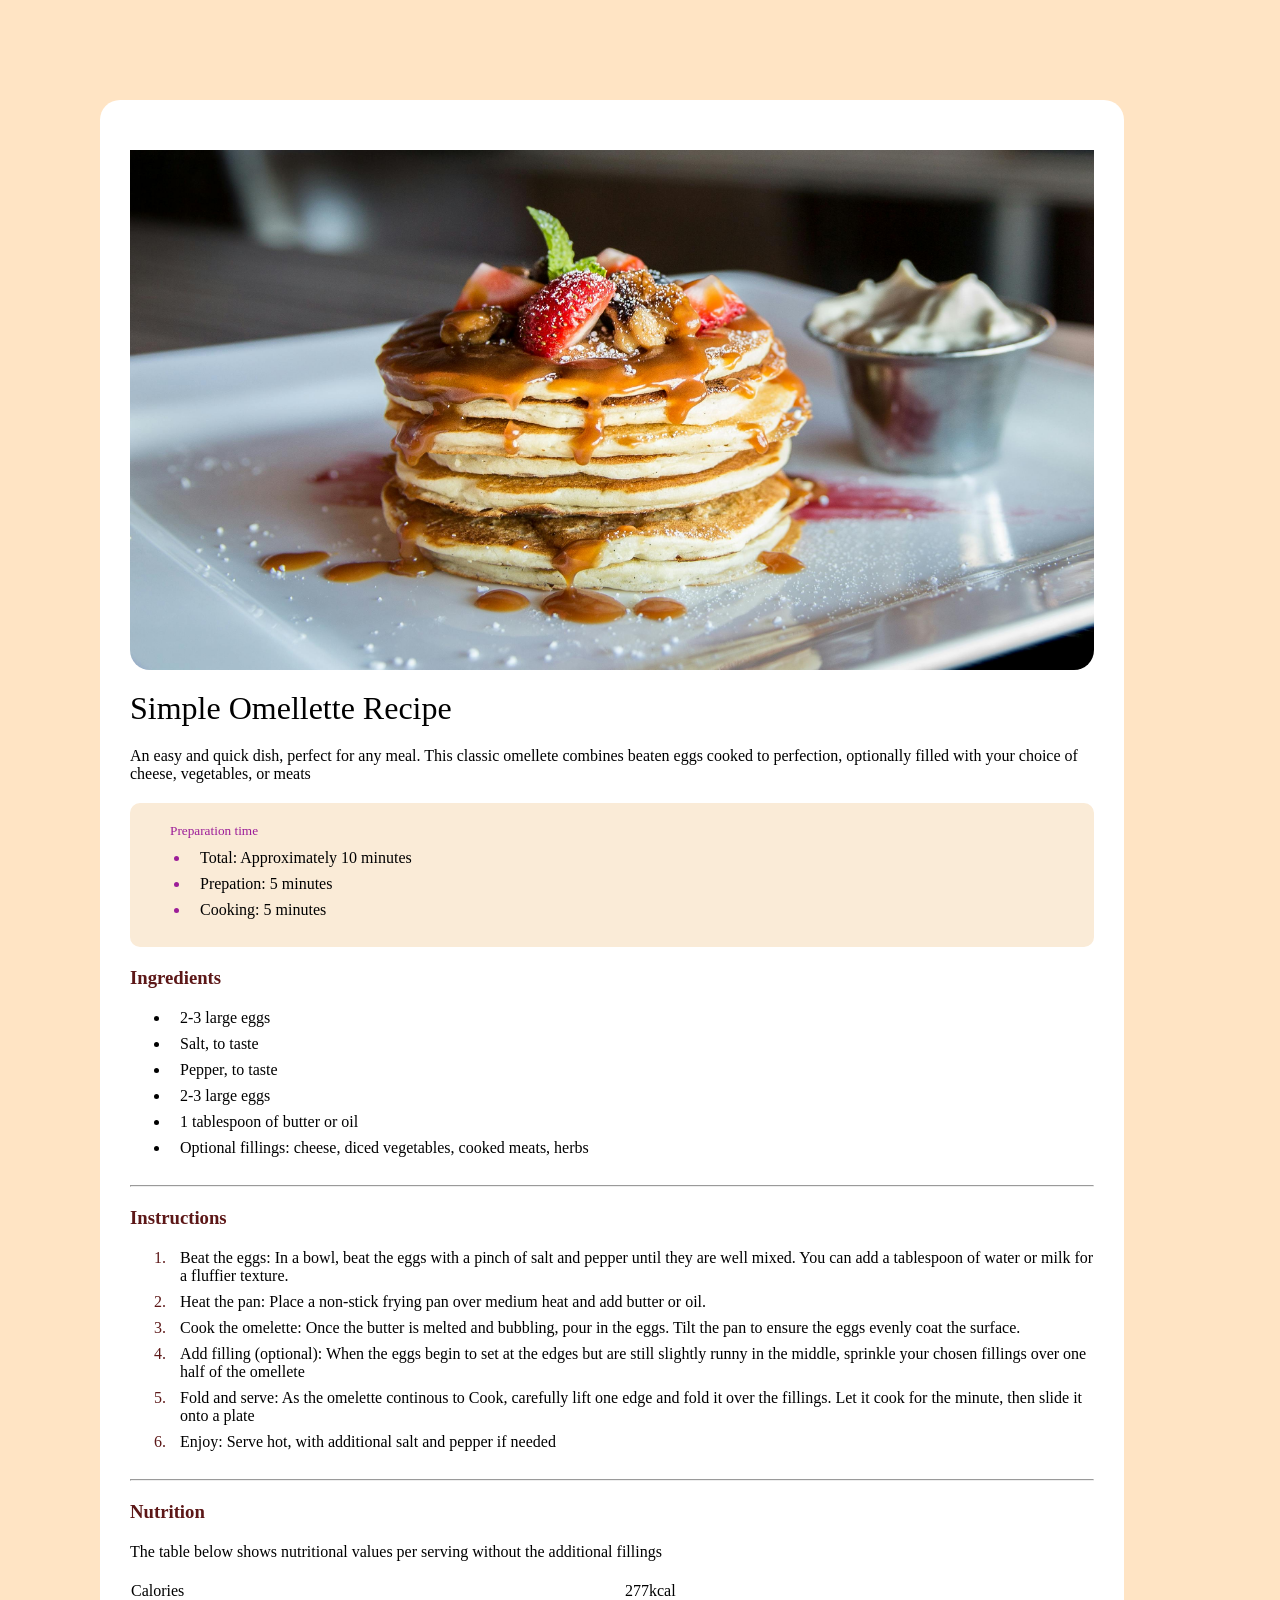
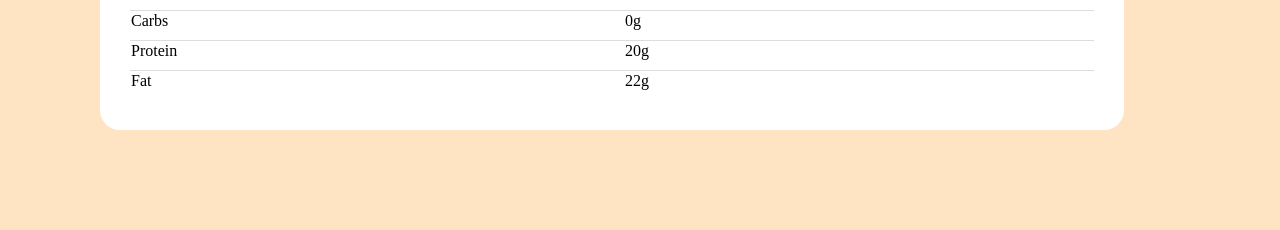
==== food.html @ ebd57727 "initial commit" ====
<html lang="en">
  <head>
    <meta charset="UTF-8" />
    <meta name="viewport" content="width=device-width, initial-scale=1.0" />
    <link rel="stylesheet" href="styles/style.css" type="text/css" />
    <link href="https://api.fontshare.com/css?family=Young+Serif:400,700" rel="stylesheet">
    <title>DAY 1</title>
  </head>
  <body>
    <div class="container">
      <div class="food-card">
        <div class="foods_image">
          <img class="my_img" src="img/photo.jpg" alt="myfood" />
        </div>
        <div class="foodinfo">
          <h1 class="head_info">Simple Omellette Recipe</h1>
          <p>
            An easy and quick dish, perfect for any meal. This classic omellete
            combines beaten eggs cooked to perfection, optionally filled with
            your choice of cheese, vegetables, or meats
          </p>
        </div>
        <div class="foodpre">
          <h5 class="preparation">Preparation time</h5>
          <ul class="listone">
            <li class="">Total: Approximately 10 minutes</li>
            <li>Prepation: 5 minutes</li>
            <li>Cooking: 5 minutes</li>
          </ul>
        </div>
        <div class="ingre_info">
          <h3 class="ingredient">Ingredients</h3>
          <ul class="listtwo">
            <li>2-3 large eggs</li>
            <li>Salt, to taste</li>
            <li>Pepper, to taste</li>
            <li>2-3 large eggs</li>
            <li>1 tablespoon of butter or oil</li>
            <li>
              Optional fillings: cheese, diced vegetables, cooked meats, herbs
            </li>
          </ul>
        </div>
        <hr />
        <div class="instruction">
          <h3>Instructions</h3>
          <ol class="listthree">
            <li>
              Beat the eggs: In a bowl, beat the eggs with a pinch of salt and
              pepper until they are well mixed. You can add a tablespoon of
              water or milk for a fluffier texture.
            </li>
            <li>
              Heat the pan: Place a non-stick frying pan over medium heat and
              add butter or oil.
            </li>
            <li>
              Cook the omelette: Once the butter is melted and bubbling, pour in
              the eggs. Tilt the pan to ensure the eggs evenly coat the surface.
            </li>
            <li>
              Add filling (optional): When the eggs begin to set at the edges
              but are still slightly runny in the middle, sprinkle your chosen
              fillings over one half of the omellete
            </li>
            <li>
              Fold and serve: As the omelette continous to Cook, carefully lift
              one edge and fold it over the fillings. Let it cook for the
              minute, then slide it onto a plate
            </li>
            <li>Enjoy: Serve hot, with additional salt and pepper if needed</li>
          </ol>
        </div>
        <hr />
        <div class="nutinfo">
          <h3>Nutrition</h3>
          <p class="nutpara">
            The table below shows nutritional values per serving without the
            additional fillings
          </p>
          <table class="table">
            <tbody>
              <tr>
                <td>Calories</td>
                <td>277kcal</td>
              </tr>

              <tr>
                <td>Carbs</td>
                <td>0g</td>
              </tr>

              <tr>
                <td>Protein</td>
                <td>20g</td>
              </tr>

              <tr class="fats">
                <td>Fat</td>
                <td>22g</td>
              </tr>
            </tbody>
          </table>
        </div>
      </div>
    </div>
  </body>
</html>
---- styles/style.css ----
* {
  box-sizing: border-box;
  margin: 0;
  font-family: "Young Serif", serif;
  font-weight: 400;
  font-style: normal;
}

body {
  background-color: bisque;
  width: 100%;
  font-family: 'Young Serif', serif;
}

h3 {
  color: rgb(92, 23, 23);
  font-weight: bold;
  padding-bottom: 20px;
}

.food-card {
  max-width: 80%;
  margin: 100px;
  background-color: white;
  border-radius: 20px;
  padding: 30px;
}

.my_img {
  width: 100%;
  height: 60%;
  background-size: cover;
  background-position: center;
  border-radius: 20px !important;
  padding-top: 20px;
}

.foodinfo {
  padding-top: 20px;
  padding-bottom: 20px;
}

.head_info {
  padding-bottom: 20px;
}

.foodpre {
  background-color: antiquewhite;
  padding: 20px;
  border-radius: 10px;
}

.preparation {
  margin-left: 20px;
  margin-bottom: 10px;
  color: rgb(156, 29, 152);
}

.listone > li {
  padding-bottom: 8px;
  padding-left: 10px;
}
.listone li::marker {
  color: rgb(156, 29, 152);
}

.ingre_info {
  padding-top: 20px;
  padding-bottom: 20px;
}

.ingredient {
  padding-bottom: 20px;
  
}

.listtwo > li {
  padding-bottom: 8px;
  padding-left: 10px;
}

.listtwo .listthree li::marker {
  color: rgb(92, 23, 23);
}

.instruction{
  padding-top: 20px;
  padding-bottom: 20px;
}

.listthree li{
  padding-bottom: 8px;
  padding-left: 10px;

}

.listthree li::marker {
  color: rgb(92, 23, 23);
}

.nutinfo{
  padding-top: 20px;
}

.nutpara{
  padding-bottom: 20px;
}

tr{
  margin-left: 20px;
}

.table{
  border-collapse: collapse;
  width: 100%;
}

td{
  border-bottom: 1px solid #ddd;
  padding-bottom: 10px;
}

.fats td{
  border-bottom: none;
}
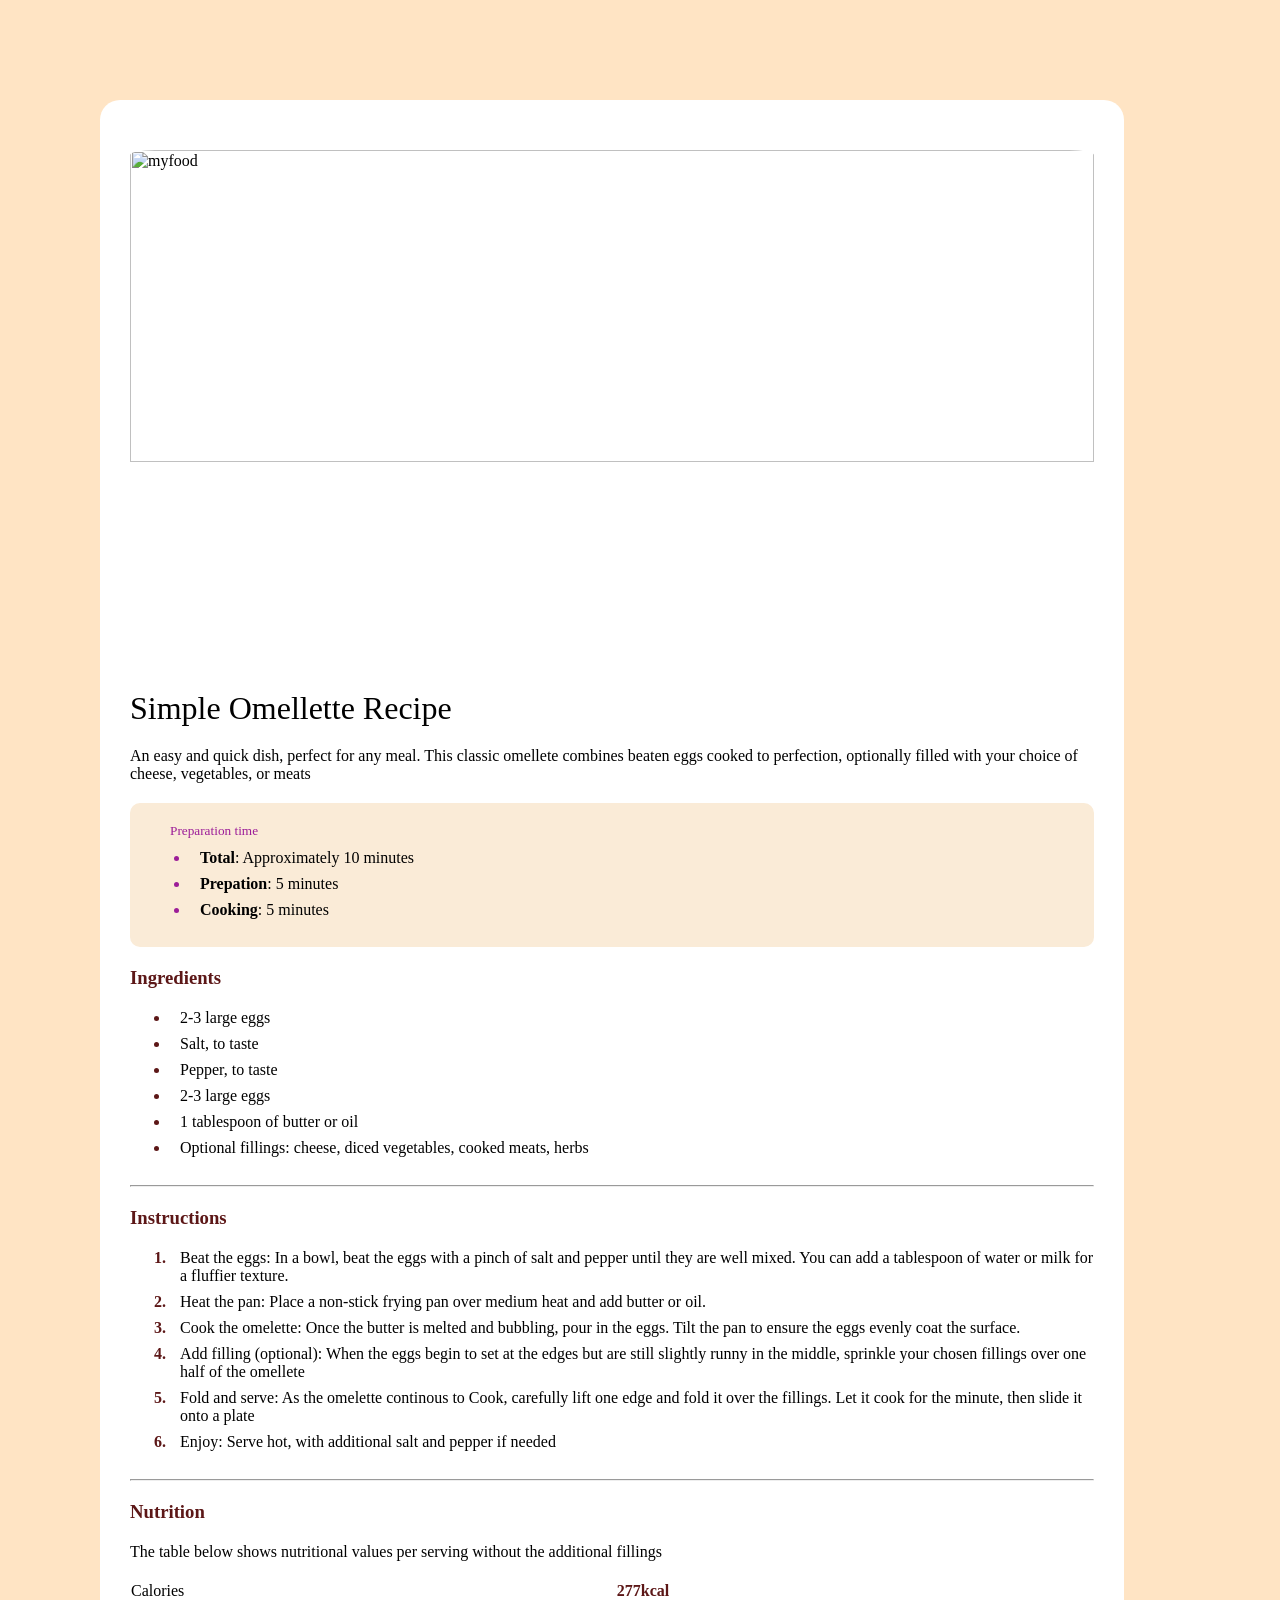
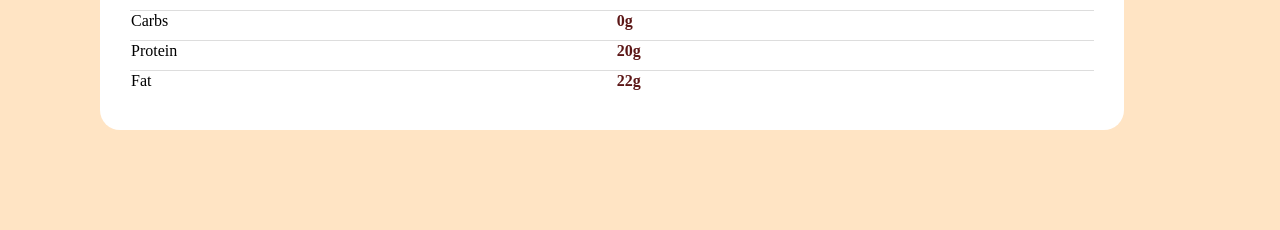
==== commit 842f071c: "img/omellete.jpeg" ====
--- a/food.html
+++ b/food.html
@@ -3,15 +3,16 @@
     <meta charset="UTF-8" />
     <meta name="viewport" content="width=device-width, initial-scale=1.0" />
     <link rel="stylesheet" href="styles/style.css" type="text/css" />
-    <link href="https://api.fontshare.com/css?family=Young+Serif:400,700" rel="stylesheet">
+    <link
+      href="https://api.fontshare.com/css?family=Young+Serif:400,700"
+      rel="stylesheet"
+    />
     <title>DAY 1</title>
   </head>
   <body>
     <div class="container">
       <div class="food-card">
-        <div class="foods_image">
-          <img class="my_img" src="img/photo.jpg" alt="myfood" />
-        </div>
+        <img class="my_img" src="img/omellete.jpeg" alt="myfood" />
         <div class="foodinfo">
           <h1 class="head_info">Simple Omellette Recipe</h1>
           <p>
@@ -23,9 +24,9 @@
         <div class="foodpre">
           <h5 class="preparation">Preparation time</h5>
           <ul class="listone">
-            <li class="">Total: Approximately 10 minutes</li>
-            <li>Prepation: 5 minutes</li>
-            <li>Cooking: 5 minutes</li>
+            <li><span>Total</span>: Approximately 10 minutes</li>
+            <li><span>Prepation</span>: 5 minutes</li>
+            <li><span>Cooking</span>: 5 minutes</li>
           </ul>
         </div>
         <div class="ingre_info">
--- a/styles/style.css
+++ b/styles/style.css
@@ -1,5 +1,3 @@
-
-
 * {
   box-sizing: border-box;
   margin: 0;
@@ -11,7 +9,7 @@
 body {
   background-color: bisque;
   width: 100%;
-  font-family: 'Young Serif', serif;
+  font-family: "Young Serif", serif;
 }
 
 h3 {
@@ -33,7 +31,7 @@
   height: 60%;
   background-size: cover;
   background-position: center;
-  border-radius: 20px !important;
+  border-radius: 25px !important;
   padding-top: 20px;
 }
 
@@ -73,7 +71,6 @@
 
 .ingredient {
   padding-bottom: 20px;
-  
 }
 
 .listtwo > li {
@@ -81,47 +78,58 @@
   padding-left: 10px;
 }
 
-.listtwo .listthree li::marker {
+.listtwo li::marker {
   color: rgb(92, 23, 23);
+  font-size: 100%;
 }
 
-.instruction{
+.instruction {
   padding-top: 20px;
   padding-bottom: 20px;
 }
 
-.listthree li{
+.listthree li {
   padding-bottom: 8px;
   padding-left: 10px;
-
 }
 
 .listthree li::marker {
   color: rgb(92, 23, 23);
+  font-weight: 700;
 }
 
-.nutinfo{
+.nutinfo {
   padding-top: 20px;
 }
 
-.nutpara{
+.nutpara {
   padding-bottom: 20px;
 }
 
-tr{
+tr {
   margin-left: 20px;
 }
 
-.table{
+.table {
   border-collapse: collapse;
   width: 100%;
 }
 
-td{
+td {
   border-bottom: 1px solid #ddd;
   padding-bottom: 10px;
 }
 
-.fats td{
+.fats td {
   border-bottom: none;
-}+}
+
+.table td:nth-child(2) {
+  color: rgb(92, 23, 23);
+  font-weight: 700;
+}
+
+span {
+  font-weight: 700;
+  opacity: 1;
+}
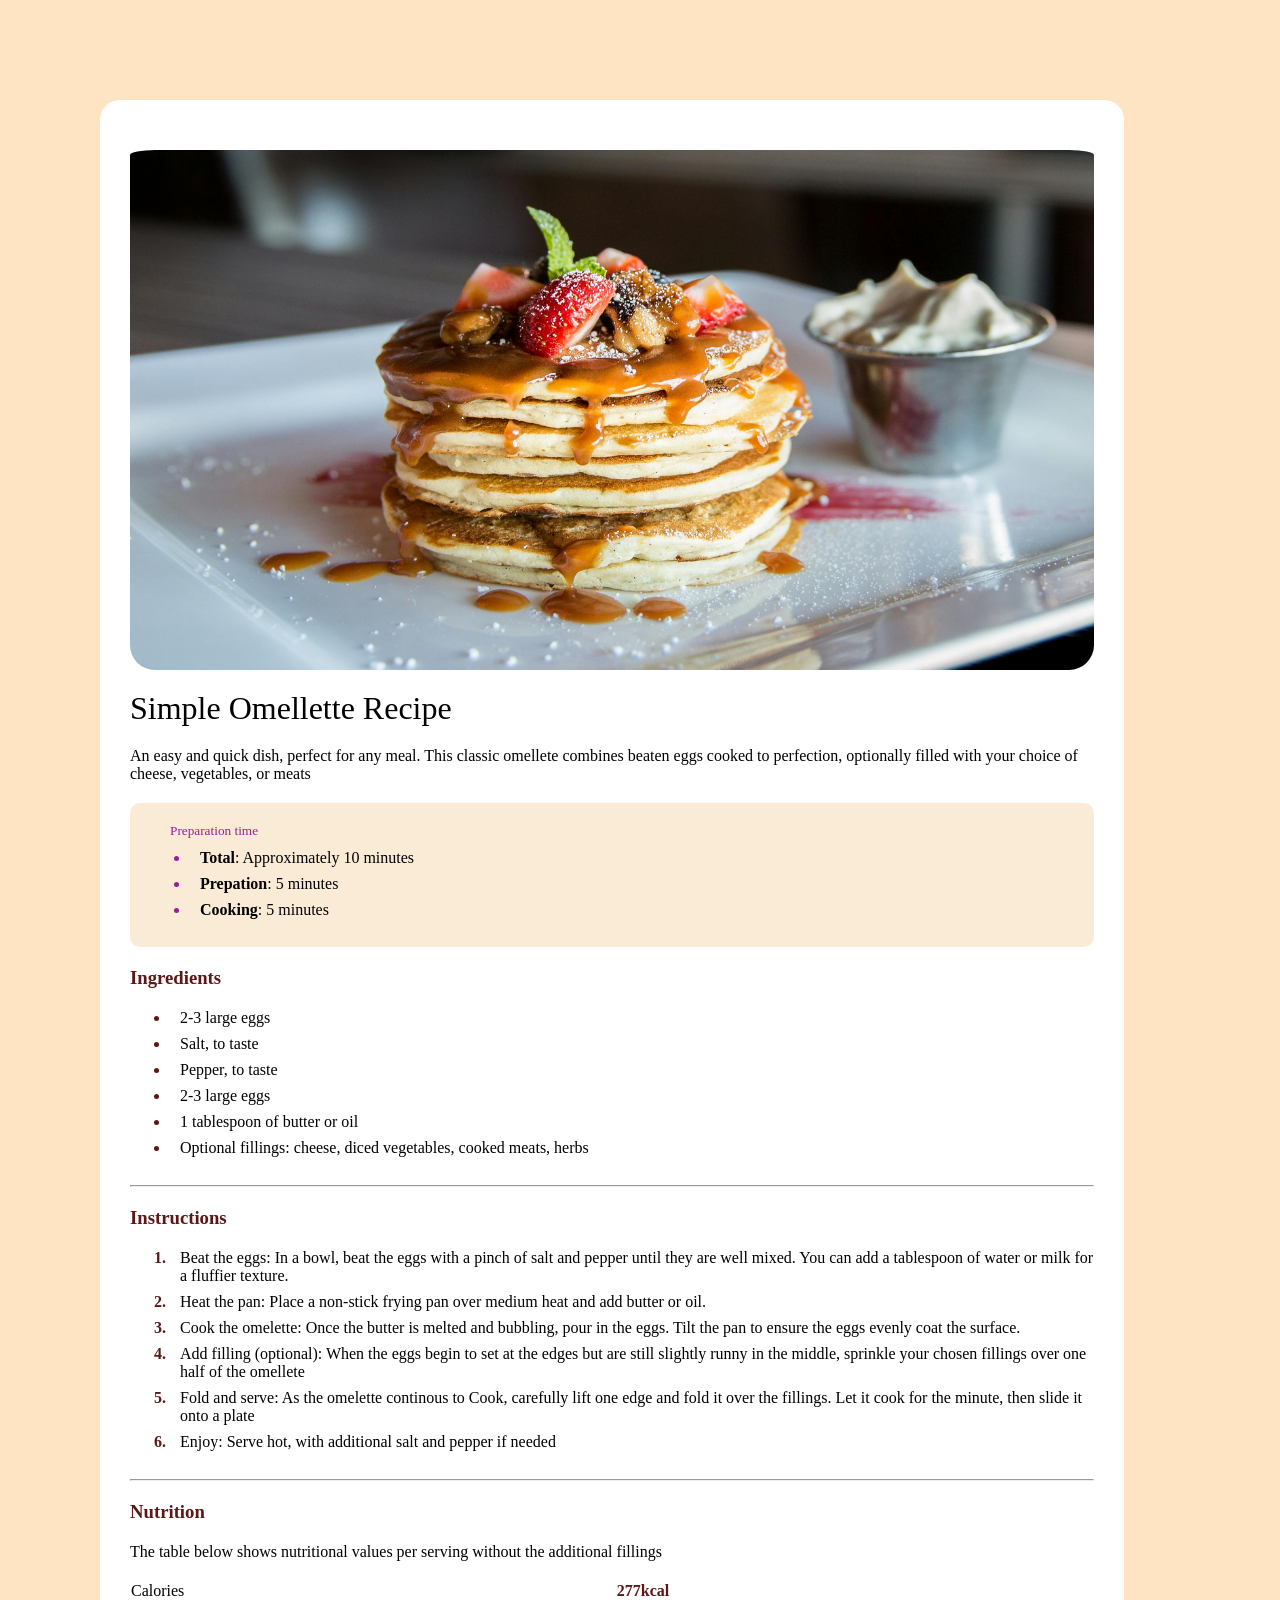
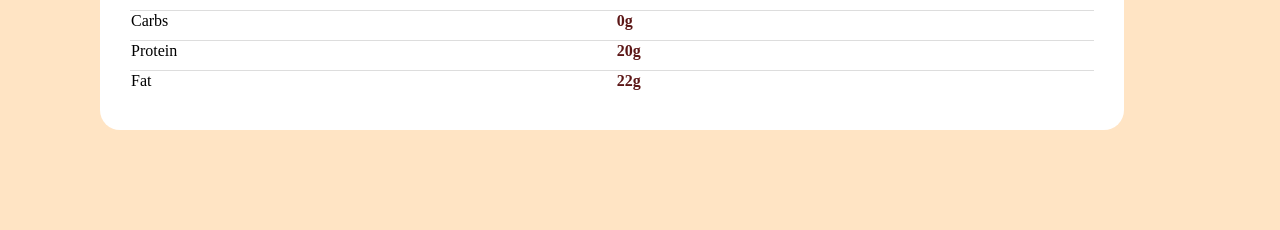
==== commit d1cb4485: "photo.jpg" ====
--- a/food.html
+++ b/food.html
@@ -12,7 +12,7 @@
   <body>
     <div class="container">
       <div class="food-card">
-        <img class="my_img" src="img/omellete.jpeg" alt="myfood" />
+        <img class="my_img" src="img/photo.jpg" alt="myfood" />
         <div class="foodinfo">
           <h1 class="head_info">Simple Omellette Recipe</h1>
           <p>
